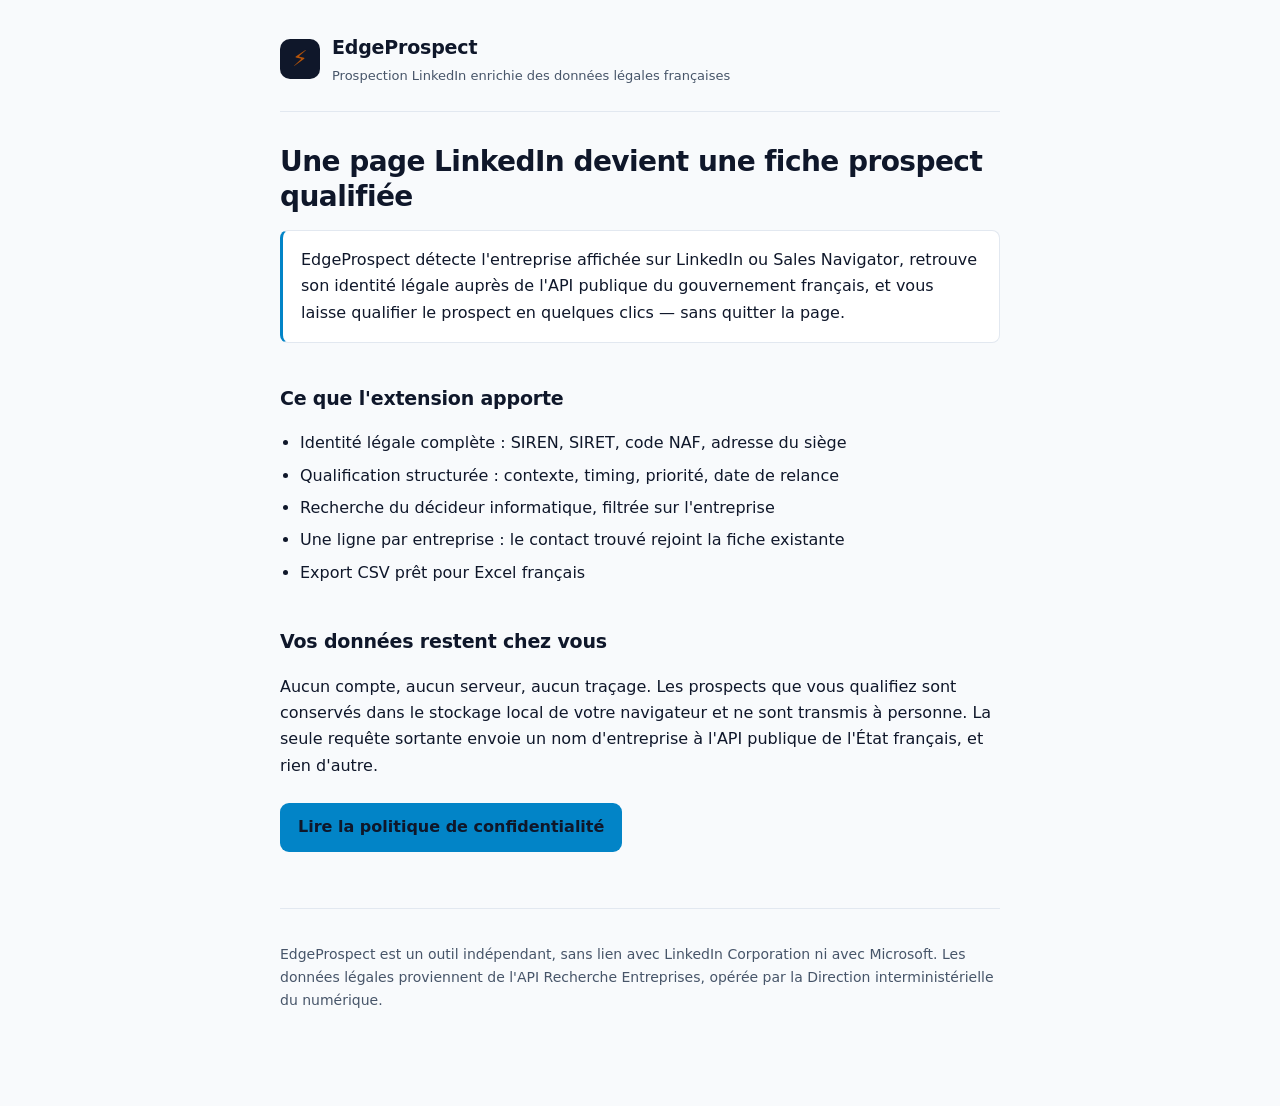
==== index.html @ 281583c0 "Site public : presentation et politique de confidentialite Deux pages statiques sans dependance ni t" ====
<!DOCTYPE html>
<html lang="fr">
<head>
<meta charset="utf-8">
<meta name="viewport" content="width=device-width, initial-scale=1">
<title>EdgeProspect</title>
<meta name="description" content="Extension de navigateur qui enrichit vos prospects LinkedIn des données légales françaises officielles. Tout reste sur votre machine.">
<link rel="stylesheet" href="style.css">
</head>
<body>
<div class="wrap">

  <header>
    <span class="mark" aria-hidden="true">⚡</span>
    <div>
      <div class="brand">EdgeProspect</div>
      <p class="tagline">Prospection LinkedIn enrichie des données légales françaises</p>
    </div>
  </header>

  <h1>Une page LinkedIn devient une fiche prospect qualifiée</h1>

  <p class="lead">
    EdgeProspect détecte l'entreprise affichée sur LinkedIn ou Sales Navigator,
    retrouve son identité légale auprès de l'API publique du gouvernement
    français, et vous laisse qualifier le prospect en quelques clics — sans
    quitter la page.
  </p>

  <h2>Ce que l'extension apporte</h2>
  <ul>
    <li>Identité légale complète : SIREN, SIRET, code NAF, adresse du siège</li>
    <li>Qualification structurée : contexte, timing, priorité, date de relance</li>
    <li>Recherche du décideur informatique, filtrée sur l'entreprise</li>
    <li>Une ligne par entreprise : le contact trouvé rejoint la fiche existante</li>
    <li>Export CSV prêt pour Excel français</li>
  </ul>

  <h2>Vos données restent chez vous</h2>
  <p>
    Aucun compte, aucun serveur, aucun traçage. Les prospects que vous qualifiez
    sont conservés dans le stockage local de votre navigateur et ne sont
    transmis à personne. La seule requête sortante envoie un nom d'entreprise à
    l'API publique de l'État français, et rien d'autre.
  </p>
  <p>
    <a class="cta" href="confidentialite.html">Lire la politique de confidentialité</a>
  </p>

  <footer>
    <p>
      EdgeProspect est un outil indépendant, sans lien avec LinkedIn Corporation
      ni avec Microsoft. Les données légales proviennent de l'API Recherche
      Entreprises, opérée par la Direction interministérielle du numérique.
    </p>
  </footer>

</div>
</body>
</html>
---- style.css ----
/* EdgeProspect — site public. Aucune dépendance, aucune police distante,
   aucun traçage : une politique de confidentialité qui chargerait des
   ressources tierces se contredirait elle-même. */

:root {
  --bg: #0f172a;
  --panel: #1e293b;
  --border: #334155;
  --text: #f1f5f9;
  --muted: #94a3b8;
  --accent: #38bdf8;
  --gold: #fbbf24;
}

@media (prefers-color-scheme: light) {
  :root:not([data-theme="dark"]) {
    --bg: #f8fafc;
    --panel: #ffffff;
    --border: #e2e8f0;
    --text: #0f172a;
    --muted: #475569;
    --accent: #0284c7;
    --gold: #b45309;
  }
}

* { box-sizing: border-box; }

body {
  margin: 0;
  padding: 0 16px 80px;
  background: var(--bg);
  color: var(--text);
  font: 16px/1.65 system-ui, -apple-system, "Segoe UI", sans-serif;
}

.wrap { max-width: 720px; margin: 0 auto; }

header {
  display: flex;
  align-items: center;
  gap: 12px;
  padding: 32px 0 24px;
  border-bottom: 1px solid var(--border);
  margin-bottom: 32px;
}

.mark {
  display: inline-flex;
  align-items: center;
  justify-content: center;
  width: 40px;
  height: 40px;
  flex: none;
  border-radius: 10px;
  background: #0f172a;
  color: var(--gold);
  font-size: 22px;
}

.brand { font-size: 19px; font-weight: 700; letter-spacing: -0.01em; }
.tagline { margin: 2px 0 0; font-size: 13px; color: var(--muted); }

h1 { font-size: 28px; line-height: 1.25; letter-spacing: -0.02em; margin: 0 0 8px; }
h2 { font-size: 19px; margin: 40px 0 12px; letter-spacing: -0.01em; }
.stamp { margin: 0 0 32px; font-size: 14px; color: var(--muted); }

.lead {
  padding: 16px 18px;
  border: 1px solid var(--border);
  border-left: 3px solid var(--accent);
  border-radius: 8px;
  background: var(--panel);
}

table { width: 100%; border-collapse: collapse; margin: 16px 0; font-size: 15px; }
th, td { padding: 10px 12px; text-align: left; border-bottom: 1px solid var(--border); vertical-align: top; }
th { color: var(--muted); font-size: 13px; font-weight: 600; text-transform: uppercase; letter-spacing: 0.04em; }

code {
  padding: 2px 6px;
  border-radius: 5px;
  background: var(--panel);
  border: 1px solid var(--border);
  font-family: ui-monospace, "SF Mono", Menlo, monospace;
  font-size: 0.88em;
  overflow-wrap: anywhere;
}

pre {
  padding: 14px 16px;
  border: 1px solid var(--border);
  border-radius: 8px;
  background: var(--panel);
  overflow-x: auto;
  font-size: 14px;
}
pre code { padding: 0; border: none; background: none; }

a { color: var(--accent); }
ul { padding-left: 20px; }
li { margin: 6px 0; }

footer {
  margin-top: 56px;
  padding-top: 20px;
  border-top: 1px solid var(--border);
  font-size: 14px;
  color: var(--muted);
}

.cta {
  display: inline-block;
  margin-top: 8px;
  padding: 11px 18px;
  border-radius: 9px;
  background: var(--accent);
  color: #0f172a;
  font-weight: 700;
  text-decoration: none;
}

@media (max-width: 560px) {
  table, thead, tbody, tr, th, td { display: block; }
  thead { display: none; }
  tr { padding: 10px 0; border-bottom: 1px solid var(--border); }
  th, td { border: none; padding: 3px 0; }
  td:first-child { font-weight: 600; }
}
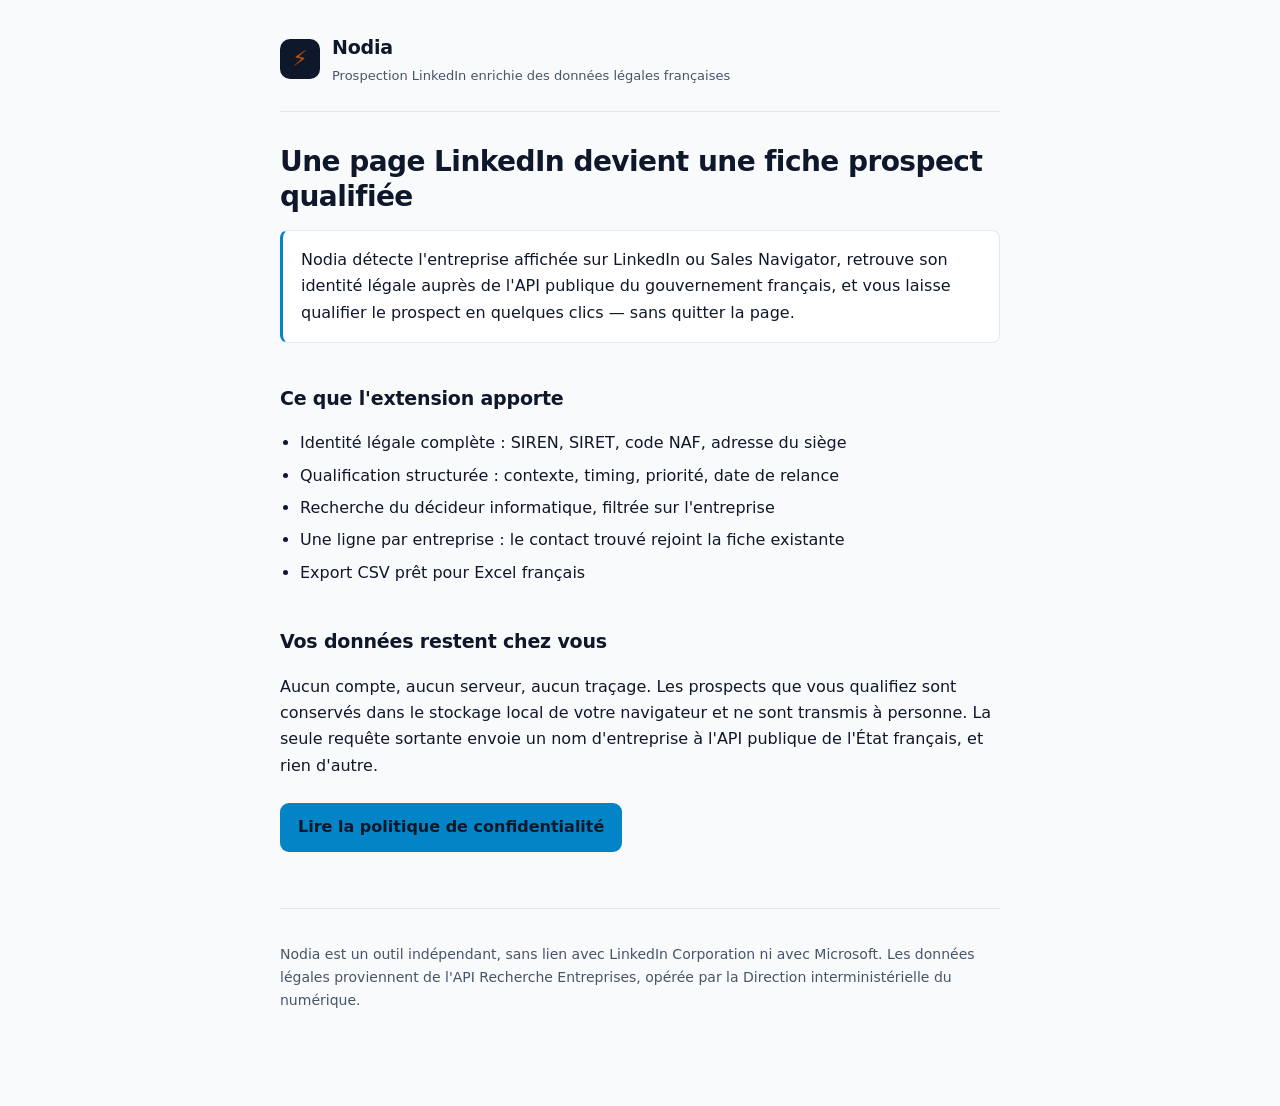
==== commit 031ea044: "Renommage : EdgeProspect devient Nodia Le nom precedent portait « Edge », celui du navigateur de Mic" ====
--- a/index.html
+++ b/index.html
@@ -3,7 +3,7 @@
 <head>
 <meta charset="utf-8">
 <meta name="viewport" content="width=device-width, initial-scale=1">
-<title>EdgeProspect</title>
+<title>Nodia</title>
 <meta name="description" content="Extension de navigateur qui enrichit vos prospects LinkedIn des données légales françaises officielles. Tout reste sur votre machine.">
 <link rel="stylesheet" href="style.css">
 </head>
@@ -13,7 +13,7 @@
   <header>
     <span class="mark" aria-hidden="true">⚡</span>
     <div>
-      <div class="brand">EdgeProspect</div>
+      <div class="brand">Nodia</div>
       <p class="tagline">Prospection LinkedIn enrichie des données légales françaises</p>
     </div>
   </header>
@@ -21,7 +21,7 @@
   <h1>Une page LinkedIn devient une fiche prospect qualifiée</h1>
 
   <p class="lead">
-    EdgeProspect détecte l'entreprise affichée sur LinkedIn ou Sales Navigator,
+    Nodia détecte l'entreprise affichée sur LinkedIn ou Sales Navigator,
     retrouve son identité légale auprès de l'API publique du gouvernement
     français, et vous laisse qualifier le prospect en quelques clics — sans
     quitter la page.
@@ -49,7 +49,7 @@
 
   <footer>
     <p>
-      EdgeProspect est un outil indépendant, sans lien avec LinkedIn Corporation
+      Nodia est un outil indépendant, sans lien avec LinkedIn Corporation
       ni avec Microsoft. Les données légales proviennent de l'API Recherche
       Entreprises, opérée par la Direction interministérielle du numérique.
     </p>
--- a/style.css
+++ b/style.css
@@ -1,4 +1,4 @@
-/* EdgeProspect — site public. Aucune dépendance, aucune police distante,
+/* Nodia — site public. Aucune dépendance, aucune police distante,
    aucun traçage : une politique de confidentialité qui chargerait des
    ressources tierces se contredirait elle-même. */
 
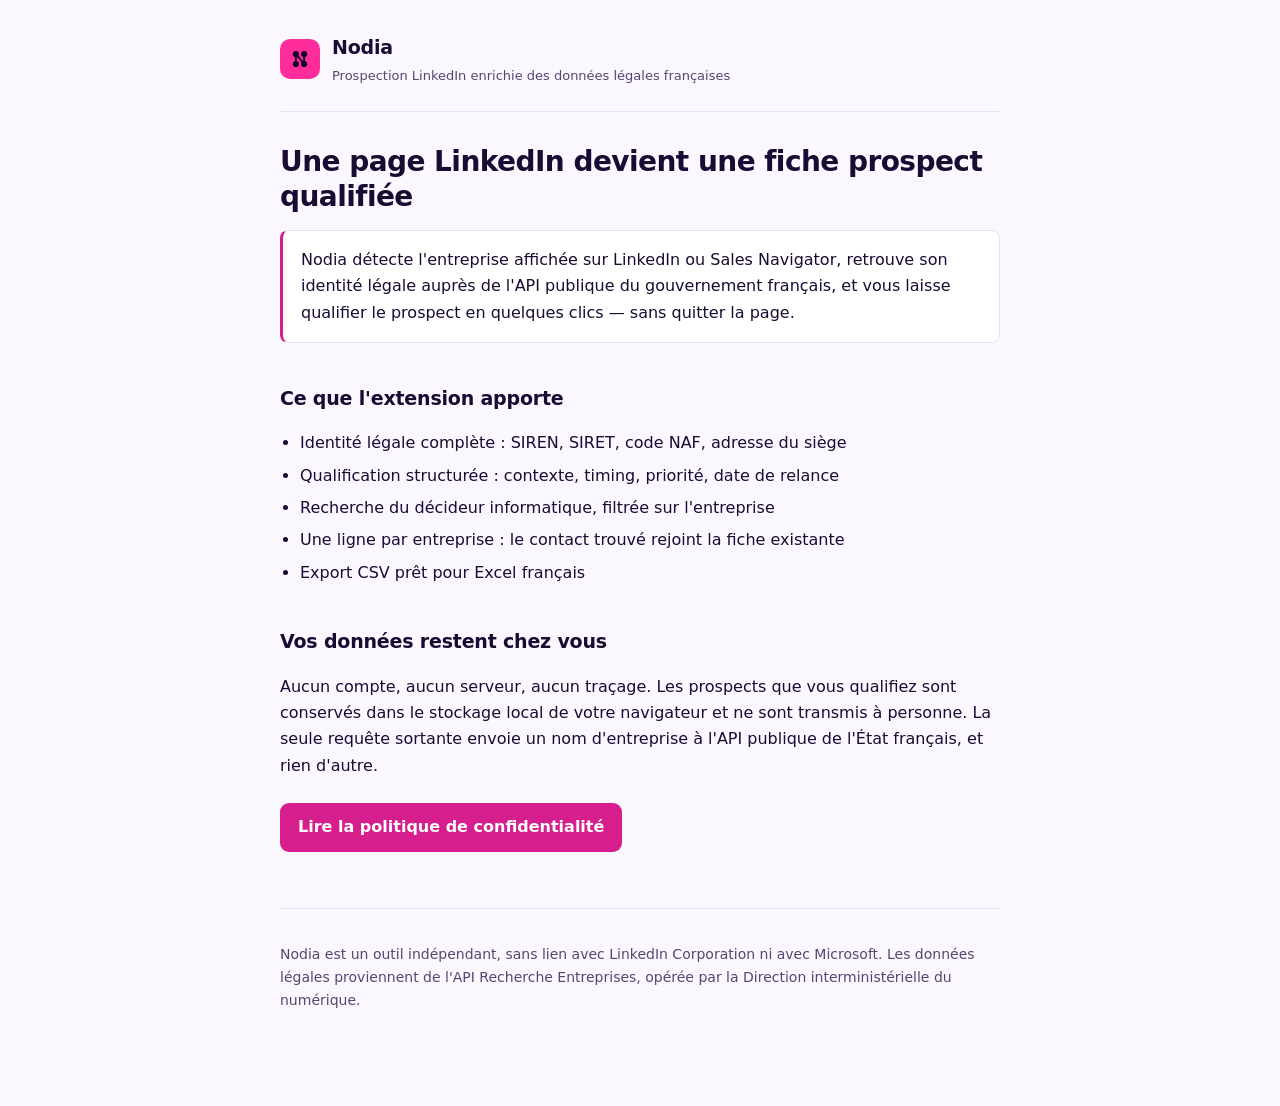
==== commit 0d4b6f84: "Identite Nodia : le signe remplace l'eclair Le site portait encore l'eclair d'EdgeProspect et la pal" ====
--- a/index.html
+++ b/index.html
@@ -5,13 +5,22 @@
 <meta name="viewport" content="width=device-width, initial-scale=1">
 <title>Nodia</title>
 <meta name="description" content="Extension de navigateur qui enrichit vos prospects LinkedIn des données légales françaises officielles. Tout reste sur votre machine.">
+<link rel="icon" type="image/png" href="favicon.png">
 <link rel="stylesheet" href="style.css">
 </head>
 <body>
 <div class="wrap">
 
   <header>
-    <span class="mark" aria-hidden="true">⚡</span>
+    <span class="mark" aria-hidden="true">
+      <svg viewBox="0 0 24 24" width="22" height="22">
+        <g fill="#12002e" stroke="#12002e" stroke-width="2.1" stroke-linecap="round" stroke-linejoin="round">
+          <path fill="none" d="M7.5 17.5V6.5l9 11V6.5"/>
+          <circle cx="7.5" cy="6.5" r="2.3"/><circle cx="7.5" cy="17.5" r="2.3"/>
+          <circle cx="16.5" cy="6.5" r="2.3"/><circle cx="16.5" cy="17.5" r="2.3"/>
+        </g>
+      </svg>
+    </span>
     <div>
       <div class="brand">Nodia</div>
       <p class="tagline">Prospection LinkedIn enrichie des données légales françaises</p>
--- a/style.css
+++ b/style.css
@@ -3,24 +3,22 @@
    ressources tierces se contredirait elle-même. */
 
 :root {
-  --bg: #0f172a;
-  --panel: #1e293b;
-  --border: #334155;
-  --text: #f1f5f9;
-  --muted: #94a3b8;
-  --accent: #38bdf8;
-  --gold: #fbbf24;
+  --bg: #12002e;
+  --panel: #1e0b3d;
+  --border: #3b1f63;
+  --text: #f5f3ff;
+  --muted: #a594c4;
+  --accent: #ff2d9b;
 }
 
 @media (prefers-color-scheme: light) {
   :root:not([data-theme="dark"]) {
-    --bg: #f8fafc;
+    --bg: #faf7ff;
     --panel: #ffffff;
-    --border: #e2e8f0;
-    --text: #0f172a;
-    --muted: #475569;
-    --accent: #0284c7;
-    --gold: #b45309;
+    --border: #e9e2f5;
+    --text: #1a0b33;
+    --muted: #574570;
+    --accent: #d61f8d;
   }
 }
 
@@ -53,9 +51,7 @@
   height: 40px;
   flex: none;
   border-radius: 10px;
-  background: #0f172a;
-  color: var(--gold);
-  font-size: 22px;
+  background: #ff2d9b;
 }
 
 .brand { font-size: 19px; font-weight: 700; letter-spacing: -0.01em; }
@@ -115,7 +111,7 @@
   padding: 11px 18px;
   border-radius: 9px;
   background: var(--accent);
-  color: #0f172a;
+  color: #ffffff;
   font-weight: 700;
   text-decoration: none;
 }
